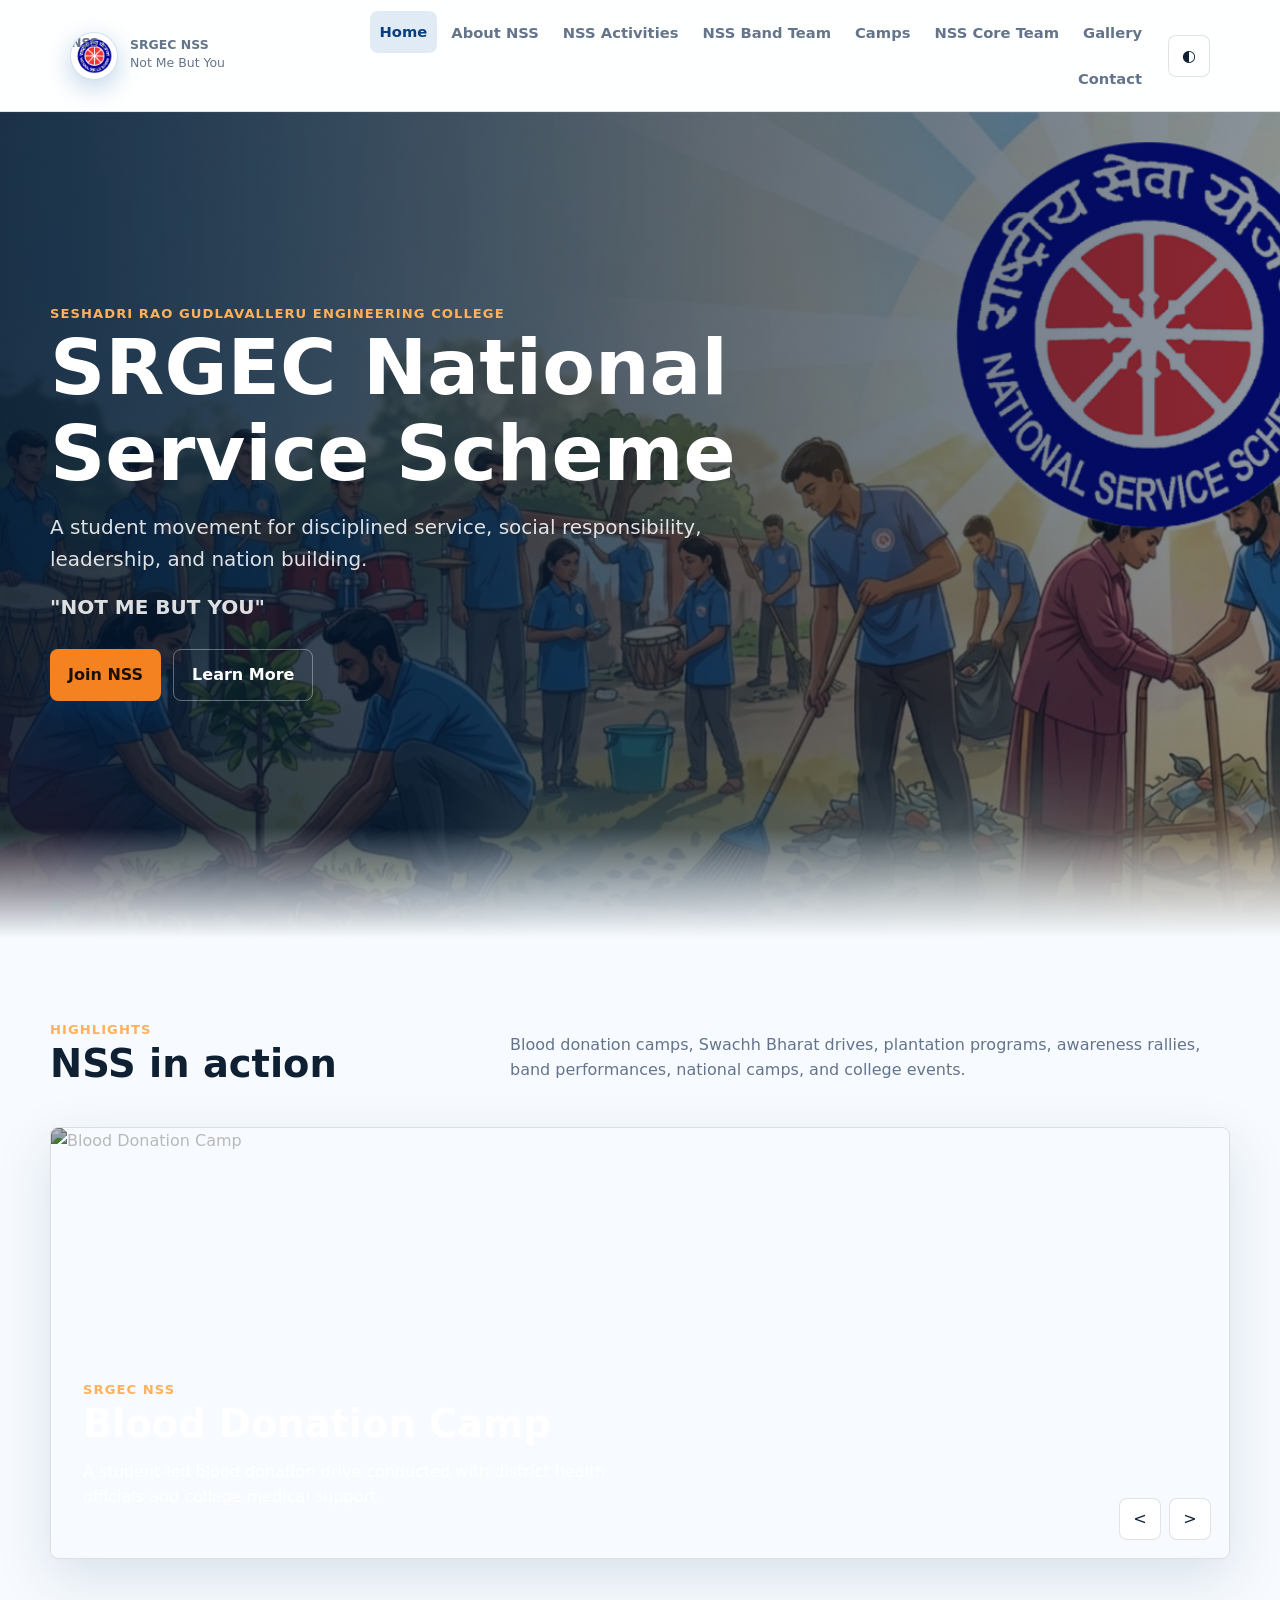
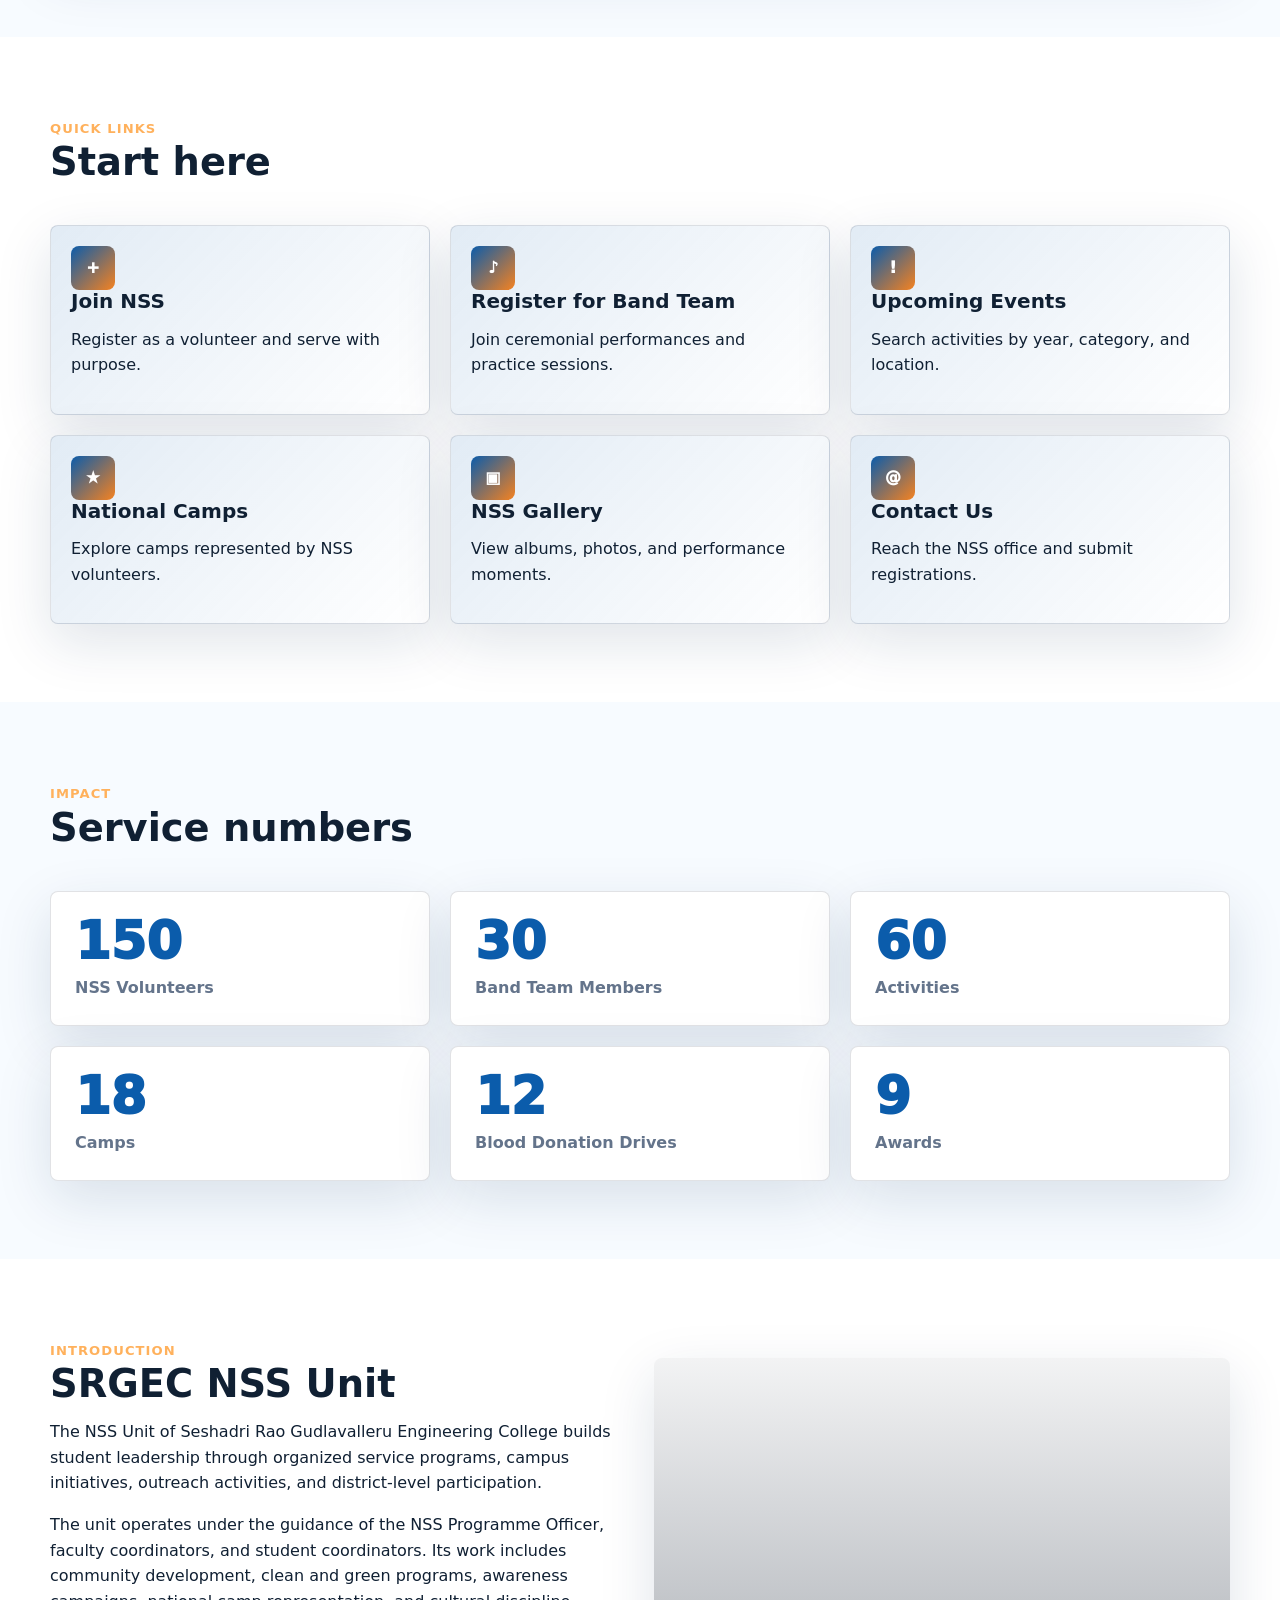
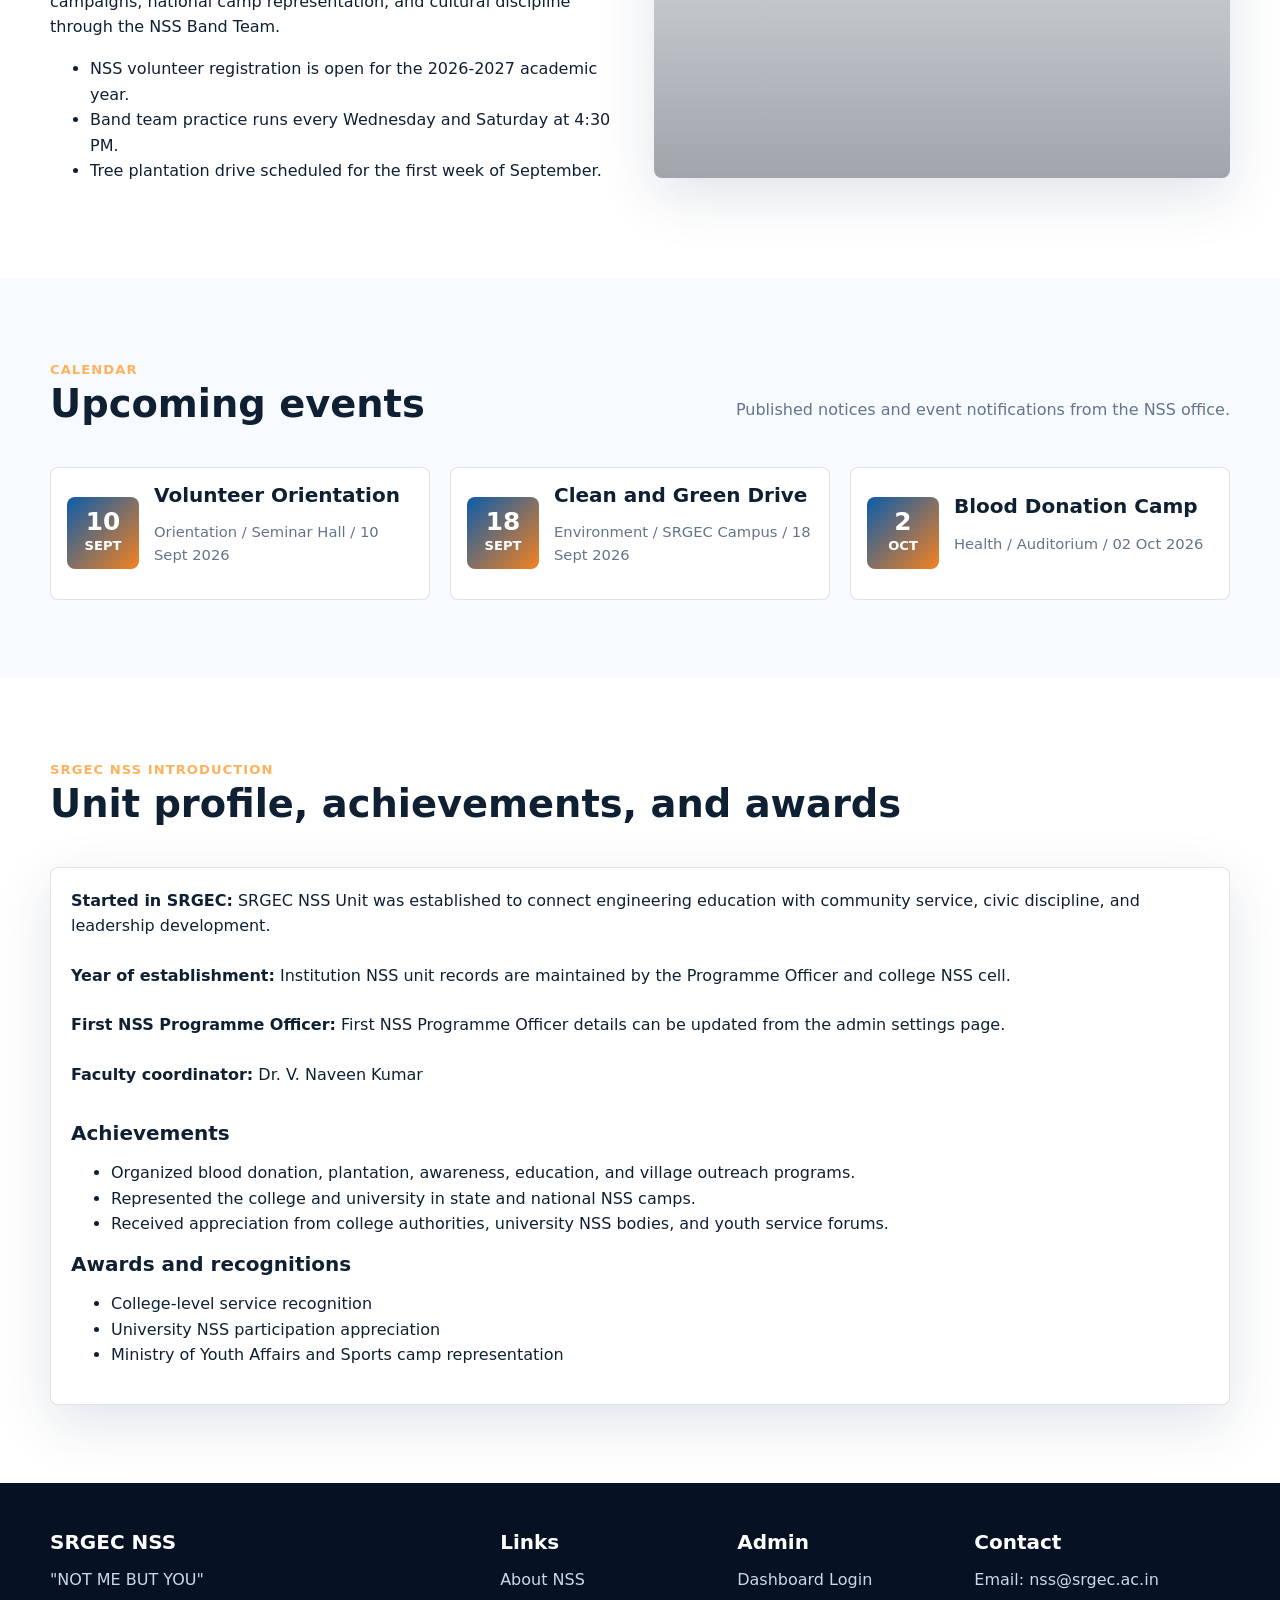
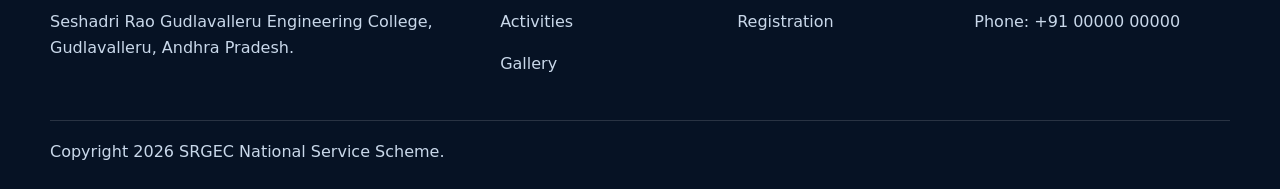
==== index.html @ e00bc68d "Initial commit" ====
<!doctype html>
<html lang="en">
<head>
  <meta charset="utf-8">
  <meta name="viewport" content="width=device-width, initial-scale=1">
  <meta name="description" content="Official website of SRGEC National Service Scheme Unit.">
  <title>SRGEC National Service Scheme (NSS)</title>
  <script>document.documentElement.classList.add("js");</script>
  <link rel="stylesheet" href="css/style.css">
  <link rel="stylesheet" href="css/home.css">
</head>
<body data-page="index.html">
  <a class="skip-link" href="#main">Skip to content</a>
  <div class="loader"><div class="loader-mark" aria-label="Loading"></div></div>
  <header class="site-header">
    <div class="nav-shell">
      <a class="brand" href="index.html"><span class="logo">NSS</span><span><strong>SRGEC NSS</strong><span>Not Me But You</span></span></a>
      <nav class="nav-links" data-nav aria-label="Main navigation"><a class="active" href="index.html">Home</a><a href="about.html">About NSS</a><a href="activities.html">NSS Activities</a><a href="band-team.html">NSS Band Team</a><a href="camps.html">Camps</a><a href="core-team.html">NSS Core Team</a><a href="gallery.html">Gallery</a><a href="contact.html">Contact</a></nav>
      <div class="nav-actions"><button class="icon-btn" data-theme-toggle aria-label="Toggle dark mode">&#9680;</button><button class="menu-toggle" data-menu-toggle aria-label="Open menu">&#9776;</button></div>
    </div>
  </header>
  <main id="main">
    <section class="hero">
      <div class="hero-inner">
        <span class="eyebrow">Seshadri Rao Gudlavalleru Engineering College</span>
        <h1>SRGEC National Service Scheme</h1>
        <p class="lead">A student movement for disciplined service, social responsibility, leadership, and nation building.</p>
        <p class="lead"><strong>"NOT ME BUT YOU"</strong></p>
        <div class="actions"><a class="btn orange" href="contact.html#join">Join NSS</a><a class="btn ghost" href="about.html">Learn More</a></div>
      </div>
    </section>
    <section class="section">
      <div class="container">
        <div class="section-head reveal"><div><span class="eyebrow">Highlights</span><h2>NSS in action</h2></div><p>Blood donation camps, Swachh Bharat drives, plantation programs, awareness rallies, band performances, national camps, and college events.</p></div>
        <div class="slider reveal" data-slider>
          <div class="slides">
            <article class="slide"><img src="https://images.unsplash.com/photo-1615461066841-6116e61058f4?auto=format&fit=crop&w=1200&q=80" alt="Blood Donation Camp"><div class="slide-content"><span class="eyebrow">SRGEC NSS</span><h2>Blood Donation Camp</h2><p>A student-led blood donation drive conducted with district health officials and college medical support.</p></div></article>
            <article class="slide"><img src="https://images.unsplash.com/photo-1618477461853-cf6ed80faba5?auto=format&fit=crop&w=1200&q=80" alt="Swachh Bharat Campus Drive"><div class="slide-content"><span class="eyebrow">SRGEC NSS</span><h2>Swachh Bharat Campus Drive</h2><p>Cleanliness awareness campaign and campus beautification activity inspired by Swachh Bharat Abhiyan.</p></div></article>
          </div>
          <div class="slider-controls"><button class="icon-btn" aria-label="Previous slide">&lt;</button><button class="icon-btn" aria-label="Next slide">&gt;</button></div>
        </div>
      </div>
    </section>
    <section class="section alt">
      <div class="container">
        <div class="section-head reveal"><div><span class="eyebrow">Quick Links</span><h2>Start here</h2></div></div>
        <div class="grid cols-3">
          <a class="card card-body quick-link reveal" href="contact.html#join"><span class="quick-icon">+</span><h3>Join NSS</h3><p>Register as a volunteer and serve with purpose.</p></a>
          <a class="card card-body quick-link reveal" href="band-team.html#join-band"><span class="quick-icon">&#9834;</span><h3>Register for Band Team</h3><p>Join ceremonial performances and practice sessions.</p></a>
          <a class="card card-body quick-link reveal" href="activities.html"><span class="quick-icon">!</span><h3>Upcoming Events</h3><p>Search activities by year, category, and location.</p></a>
          <a class="card card-body quick-link reveal" href="camps.html"><span class="quick-icon">&#9733;</span><h3>National Camps</h3><p>Explore camps represented by NSS volunteers.</p></a>
          <a class="card card-body quick-link reveal" href="gallery.html"><span class="quick-icon">&#9635;</span><h3>NSS Gallery</h3><p>View albums, photos, and performance moments.</p></a>
          <a class="card card-body quick-link reveal" href="contact.html"><span class="quick-icon">@</span><h3>Contact Us</h3><p>Reach the NSS office and submit registrations.</p></a>
        </div>
      </div>
    </section>
    <section class="section">
      <div class="container">
        <div class="section-head reveal"><div><span class="eyebrow">Impact</span><h2>Service numbers</h2></div></div>
        <div class="grid cols-3" data-stats>
          <article class="card stat-card reveal"><div class="stat-value">240</div><div class="stat-label">NSS Volunteers</div></article>
          <article class="card stat-card reveal"><div class="stat-value">36</div><div class="stat-label">Band Team Members</div></article>
          <article class="card stat-card reveal"><div class="stat-value">78</div><div class="stat-label">Activities</div></article>
          <article class="card stat-card reveal"><div class="stat-value">18</div><div class="stat-label">Camps</div></article>
          <article class="card stat-card reveal"><div class="stat-value">12</div><div class="stat-label">Blood Donation Drives</div></article>
          <article class="card stat-card reveal"><div class="stat-value">9</div><div class="stat-label">Awards</div></article>
        </div>
      </div>
    </section>
    <section class="section alt">
      <div class="container intro-panel">
        <div class="reveal">
          <span class="eyebrow">Introduction</span>
          <h2>SRGEC NSS Unit</h2>
          <p>The NSS Unit of Seshadri Rao Gudlavalleru Engineering College builds student leadership through organized service programs, campus initiatives, outreach activities, and district-level participation.</p>
          <p>The unit operates under the guidance of the NSS Programme Officer, faculty coordinators, and student coordinators. Its work includes community development, clean and green programs, awareness campaigns, national camp representation, and cultural discipline through the NSS Band Team.</p>
          <ul data-announcements><li>NSS volunteer registration is open for the 2026-2027 academic year.</li><li>Band team practice runs every Wednesday and Saturday at 4:30 PM.</li><li>Tree plantation drive scheduled for the first week of September.</li></ul>
        </div>
        <div class="intro-photo reveal" role="img" aria-label="Students in a university service event"></div>
      </div>
    </section>
    <section class="section">
      <div class="container">
        <div class="section-head reveal"><div><span class="eyebrow">Calendar</span><h2>Upcoming events</h2></div><p>Published notices and event notifications from the NSS office.</p></div>
        <div class="grid cols-3" data-events>
          <article class="calendar-item reveal"><div class="calendar-date"><strong>10</strong><span>Sep</span></div><div><h3>Volunteer Orientation</h3><p class="meta">Orientation / Seminar Hall / 10 Sep 2026</p></div></article>
          <article class="calendar-item reveal"><div class="calendar-date"><strong>18</strong><span>Sep</span></div><div><h3>Clean and Green Drive</h3><p class="meta">Environment / SRGEC Campus / 18 Sep 2026</p></div></article>
          <article class="calendar-item reveal"><div class="calendar-date"><strong>2</strong><span>Oct</span></div><div><h3>Blood Donation Camp</h3><p class="meta">Health / Auditorium / 02 Oct 2026</p></div></article>
        </div>
      </div>
    </section>
    <section class="section alt">
      <div class="container">
        <div class="section-head reveal"><div><span class="eyebrow">SRGEC NSS Introduction</span><h2>Unit profile, achievements, and awards</h2></div></div>
        <article class="card card-body reveal" data-home-info>
          <div class="info-list">
            <p><strong>Started in SRGEC:</strong> SRGEC NSS Unit was established to connect engineering education with community service, civic discipline, and leadership development.</p>
            <p><strong>Year of establishment:</strong> Institution NSS unit records are maintained by the Programme Officer and college NSS cell.</p>
            <p><strong>First NSS Programme Officer:</strong> First NSS Programme Officer details can be updated from the admin settings page.</p>
            <p><strong>Faculty coordinator:</strong> Dr. V. Naveen Kumar</p>
          </div>
          <h3>Achievements</h3>
          <ul><li>Organized blood donation, plantation, awareness, education, and village outreach programs.</li><li>Represented the college and university in state and national NSS camps.</li><li>Received appreciation from college authorities, university NSS bodies, and youth service forums.</li></ul>
          <h3>Awards and recognitions</h3>
          <ul><li>College-level service recognition</li><li>University NSS participation appreciation</li><li>Ministry of Youth Affairs and Sports camp representation</li></ul>
        </article>
      </div>
    </section>
  </main>
  <footer class="site-footer">
    <div class="footer-grid">
      <div><h3>SRGEC NSS</h3><p>"NOT ME BUT YOU"</p><p>Seshadri Rao Gudlavalleru Engineering College, Gudlavalleru, Andhra Pradesh.</p></div>
      <div><h3>Links</h3><p><a href="about.html">About NSS</a></p><p><a href="activities.html">Activities</a></p><p><a href="gallery.html">Gallery</a></p></div>
      <div><h3>Admin</h3><p><a href="admin/login.html">Dashboard Login</a></p><p><a href="contact.html#join">Registration</a></p></div>
      <div><h3>Contact</h3><p>Email: nss@srgec.ac.in</p><p>Phone: +91 00000 00000</p></div>
    </div>
    <div class="footer-bottom">Copyright <span data-year>2026</span> SRGEC National Service Scheme.</div>
  </footer>
  <a class="btn back-top" data-back-top href="#">&uarr;</a>
  <div class="modal" data-modal></div>
  <script src="js/script.js"></script>
  <script src="js/slider.js"></script>
</body>
</html>
---- css/style.css ----
:root {
  color-scheme: light;
  --bg: #f7fbff;
  --surface: #ffffff;
  --surface-2: #edf6ff;
  --text: #102033;
  --muted: #64748b;
  --blue: #0b5cab;
  --blue-2: #083f7d;
  --orange: #f58220;
  --orange-2: #ffb15c;
  --line: rgba(15, 23, 42, .12);
  --shadow: 0 18px 55px rgba(15, 44, 87, .13);
  --radius: 8px;
  --max: 1180px;
}

[data-theme="dark"] {
  color-scheme: dark;
  --bg: #08111f;
  --surface: #101d2e;
  --surface-2: #132a45;
  --text: #f4f8ff;
  --muted: #adc0d6;
  --blue: #65b5ff;
  --blue-2: #9bd0ff;
  --orange: #ff9b3d;
  --orange-2: #ffd29d;
  --line: rgba(255, 255, 255, .14);
  --shadow: 0 18px 55px rgba(0, 0, 0, .35);
}

* { box-sizing: border-box; }
html { scroll-behavior: smooth; }
body {
  margin: 0;
  font-family: Inter, ui-sans-serif, system-ui, -apple-system, BlinkMacSystemFont, "Segoe UI", Arial, sans-serif;
  background: var(--bg);
  color: var(--text);
  line-height: 1.6;
}

a { color: inherit; text-decoration: none; }
img { display: block; max-width: 100%; }
button, input, select, textarea { font: inherit; }

.skip-link {
  position: fixed;
  left: 16px;
  top: -60px;
  z-index: 999;
  background: var(--orange);
  color: #111;
  padding: 10px 14px;
  border-radius: var(--radius);
}
.skip-link:focus { top: 16px; }

.loader {
  position: fixed;
  inset: 0;
  z-index: 1000;
  display: grid;
  place-items: center;
  background: var(--surface);
  transition: opacity .45s ease, visibility .45s ease;
  animation: loaderFallback .01s linear 4s forwards;
}
.loader.is-hidden { opacity: 0; visibility: hidden; }
.loader-mark {
  width: 76px;
  height: 76px;
  border-radius: 50%;
  border: 5px solid var(--surface-2);
  border-top-color: var(--orange);
  border-right-color: var(--blue);
  animation: spin 1s linear infinite;
}

.site-header {
  position: sticky;
  top: 0;
  z-index: 100;
  border-bottom: 1px solid var(--line);
  background: color-mix(in srgb, var(--surface) 88%, transparent);
  backdrop-filter: blur(18px);
}
.nav-shell {
  max-width: var(--max);
  margin: auto;
  padding: 12px 20px;
  display: flex;
  align-items: center;
  justify-content: space-between;
  gap: 16px;
}
.brand {
  display: flex;
  align-items: center;
  gap: 12px;
  min-width: 230px;
}
.logo {
  width: 48px;
  height: 48px;
  display: grid;
  place-items: center;
  border-radius: 50%;
  color: transparent;
  font-weight: 900;
  letter-spacing: 0;
  background:
    #ffffff
    url("../images/nss_logo.png")
    center / 82%
    no-repeat;
  box-shadow: 0 8px 24px rgba(11, 92, 171, .25);
  overflow: hidden;
  border: 1px solid color-mix(in srgb, var(--blue) 18%, transparent);
}
.brand strong { display: block; line-height: 1.15; }
.brand span { display: block; color: var(--muted); font-size: .78rem; }
.nav-links {
  display: flex;
  align-items: center;
  justify-content: flex-end;
  gap: 4px;
  flex-wrap: wrap;
}
.nav-links a {
  padding: 9px 10px;
  border-radius: var(--radius);
  color: var(--muted);
  font-weight: 700;
  font-size: .92rem;
  transition: color .2s ease, background .2s ease, transform .2s ease;
}
.nav-links a:hover, .nav-links a.active {
  color: var(--blue-2);
  background: color-mix(in srgb, var(--blue) 12%, transparent);
  transform: translateY(-1px);
}
.nav-actions { display: flex; align-items: center; gap: 8px; }
.icon-btn, .menu-toggle {
  width: 42px;
  height: 42px;
  border: 1px solid var(--line);
  border-radius: var(--radius);
  background: var(--surface);
  color: var(--text);
  cursor: pointer;
  display: grid;
  place-items: center;
  transition: transform .2s ease, border-color .2s ease;
}
.icon-btn:hover, .menu-toggle:hover { transform: translateY(-1px); border-color: var(--blue); }
.menu-toggle { display: none; }

.hero {
  min-height: calc(100vh - 74px);
  display: grid;
  align-items: center;
  position: relative;
  overflow: hidden;
  background:
    linear-gradient(90deg, rgba(5, 22, 44, .86), rgba(5, 22, 44, .45)),
    url("../images/nss_hero.png") center/cover;
  color: white;
}
.hero::after {
  content: "";
  position: absolute;
  inset: auto 0 0;
  height: 110px;
  background: linear-gradient(transparent, var(--bg));
}
.hero-inner {
  width: min(var(--max), calc(100% - 40px));
  margin: auto;
  position: relative;
  z-index: 1;
  padding: 80px 0 130px;
}
.eyebrow {
  color: var(--orange-2);
  font-weight: 900;
  text-transform: uppercase;
  letter-spacing: .08em;
  font-size: .82rem;
}
h1, h2, h3 { line-height: 1.12; margin: 0 0 14px; letter-spacing: 0; }
h1 { font-size: clamp(2.35rem, 6vw, 5.7rem); max-width: 900px; }
h2 { font-size: clamp(1.7rem, 3vw, 2.65rem); }
h3 { font-size: 1.25rem; }
p { margin: 0 0 16px; }
.lead { max-width: 760px; color: color-mix(in srgb, white 86%, transparent); font-size: clamp(1rem, 2vw, 1.25rem); }
.actions { display: flex; flex-wrap: wrap; gap: 12px; margin-top: 26px; }
.btn {
  border: 0;
  border-radius: var(--radius);
  padding: 12px 18px;
  font-weight: 900;
  cursor: pointer;
  display: inline-flex;
  align-items: center;
  gap: 9px;
  background: var(--blue);
  color: white;
  box-shadow: 0 12px 28px rgba(11, 92, 171, .22);
  transition: transform .2s ease, box-shadow .2s ease, background .2s ease;
}
.btn:hover { transform: translateY(-2px); box-shadow: 0 16px 34px rgba(11, 92, 171, .28); }
.btn.orange { background: var(--orange); color: #1b1004; }
.btn.ghost { background: transparent; color: inherit; border: 1px solid color-mix(in srgb, currentColor 35%, transparent); box-shadow: none; }

.section { padding: 78px 20px; }
.section.alt { background: var(--surface); }
.container { max-width: var(--max); margin: auto; }
.section-head {
  display: flex;
  align-items: end;
  justify-content: space-between;
  gap: 24px;
  margin-bottom: 28px;
}
.section-head p { max-width: 720px; color: var(--muted); }
.grid { display: grid; gap: 20px; }
.grid.cols-2 { grid-template-columns: repeat(2, minmax(0, 1fr)); }
.grid.cols-3 { grid-template-columns: repeat(3, minmax(0, 1fr)); }
.grid.cols-4 { grid-template-columns: repeat(4, minmax(0, 1fr)); }

.card {
  border: 1px solid var(--line);
  border-radius: var(--radius);
  background: var(--surface);
  box-shadow: var(--shadow);
  overflow: hidden;
  transition: transform .25s ease, border-color .25s ease;
}
.card:hover { transform: translateY(-4px); border-color: color-mix(in srgb, var(--blue) 45%, var(--line)); }
.card-body { padding: 20px; }
.media {
  aspect-ratio: 16 / 10;
  width: 100%;
  object-fit: cover;
  background: var(--surface-2);
}
.pill-row { display: flex; gap: 8px; flex-wrap: wrap; margin: 12px 0; }
.pill {
  display: inline-flex;
  align-items: center;
  padding: 5px 10px;
  border-radius: 999px;
  background: color-mix(in srgb, var(--orange) 14%, transparent);
  color: var(--orange);
  border: 1px solid color-mix(in srgb, var(--orange) 25%, transparent);
  font-weight: 800;
  font-size: .78rem;
}
.meta { color: var(--muted); font-size: .92rem; }
.info-list {
  display: grid;
  gap: 8px;
  margin-bottom: 18px;
}
.feature-list {
  margin: 0;
  padding-left: 20px;
  color: var(--muted);
}
.icon-card {
  min-height: 160px;
  display: grid;
  align-content: start;
  gap: 12px;
}
.icon-mark {
  width: 46px;
  height: 46px;
  border-radius: var(--radius);
  display: grid;
  place-items: center;
  background: linear-gradient(135deg, var(--blue), var(--orange));
  color: white;
  font-weight: 950;
}

.slider { position: relative; overflow: hidden; border-radius: var(--radius); border: 1px solid var(--line); box-shadow: var(--shadow); }
.slides { display: flex; transition: transform .65s ease; }
.slide { min-width: 100%; position: relative; min-height: 430px; display: grid; align-items: end; color: white; overflow: hidden; }
.slide img { position: absolute; inset: 0; width: 100%; height: 100%; object-fit: cover; filter: brightness(.72); }
.slide-content { position: relative; z-index: 1; padding: 32px; max-width: 640px; }
.slider-controls { position: absolute; right: 18px; bottom: 18px; display: flex; gap: 8px; z-index: 3; }

.stat-card { padding: 24px; }
.stat-value { font-size: clamp(2rem, 4vw, 3.3rem); line-height: 1; color: var(--blue); font-weight: 950; }
.stat-label { color: var(--muted); font-weight: 800; margin-top: 8px; }

.timeline { position: relative; display: grid; gap: 18px; }
.timeline::before { content: ""; position: absolute; left: 16px; top: 5px; bottom: 5px; width: 3px; background: linear-gradient(var(--blue), var(--orange)); }
.timeline-item { position: relative; padding: 18px 18px 18px 52px; background: var(--surface); border: 1px solid var(--line); border-radius: var(--radius); }
.timeline-item::before { content: ""; position: absolute; left: 8px; top: 23px; width: 18px; height: 18px; border-radius: 50%; background: var(--orange); box-shadow: 0 0 0 5px color-mix(in srgb, var(--orange) 18%, transparent); }

.filters { display: flex; gap: 12px; flex-wrap: wrap; margin-bottom: 22px; }
.input {
  min-height: 44px;
  border-radius: var(--radius);
  border: 1px solid var(--line);
  background: var(--surface);
  color: var(--text);
  padding: 10px 12px;
}
.input:focus { outline: 3px solid color-mix(in srgb, var(--blue) 20%, transparent); border-color: var(--blue); }

.modal {
  position: fixed;
  inset: 0;
  z-index: 300;
  display: none;
  place-items: center;
  padding: 20px;
  background: rgba(3, 9, 18, .65);
}
.modal.open { display: grid; }
.modal-panel {
  width: min(760px, 100%);
  max-height: 90vh;
  overflow: auto;
  background: var(--surface);
  color: var(--text);
  border-radius: var(--radius);
  box-shadow: var(--shadow);
}
.modal-panel .icon-btn { float: right; margin: 12px; }

.org-chart {
  display: grid;
  justify-items: center;
  gap: 12px;
  text-align: center;
}
.org-node { width: min(360px, 100%); padding: 15px; background: var(--surface); border: 1px solid var(--line); border-radius: var(--radius); font-weight: 900; }
.org-arrow { color: var(--orange); font-weight: 900; }
.instrument {
  display: inline-flex;
  min-height: 42px;
  align-items: center;
  justify-content: center;
  border: 1px solid var(--line);
  border-radius: var(--radius);
  padding: 10px 13px;
  background: var(--surface);
  font-weight: 900;
}
.media-grid {
  display: grid;
  grid-template-columns: repeat(3, minmax(0, 1fr));
  gap: 14px;
}
.calendar-item {
  display: grid;
  grid-template-columns: 72px 1fr;
  gap: 15px;
  align-items: center;
  padding: 16px;
  border: 1px solid var(--line);
  border-radius: var(--radius);
  background: var(--surface);
}
.calendar-date {
  aspect-ratio: 1;
  border-radius: var(--radius);
  display: grid;
  place-items: center;
  align-content: center;
  background: linear-gradient(135deg, var(--blue), var(--orange));
  color: white;
}
.calendar-date strong {
  font-size: 1.55rem;
  line-height: 1;
}
.calendar-date span {
  font-size: .82rem;
  font-weight: 900;
  text-transform: uppercase;
}
.gallery-item {
  width: 100%;
  padding: 0;
  border: 1px solid var(--line);
  text-align: left;
  color: var(--text);
  cursor: pointer;
}

.site-footer {
  background: #061224;
  color: white;
  padding: 48px 20px 24px;
}
.footer-grid { max-width: var(--max); margin: auto; display: grid; grid-template-columns: 2fr 1fr 1fr 1.2fr; gap: 24px; }
.site-footer a, .site-footer p { color: #c9d8ea; }
.footer-bottom { max-width: var(--max); margin: 28px auto 0; padding-top: 18px; border-top: 1px solid rgba(255,255,255,.14); color: #c9d8ea; }
.back-top { position: fixed; right: 18px; bottom: 18px; z-index: 80; opacity: 0; pointer-events: none; }
.back-top.show { opacity: 1; pointer-events: auto; }

.reveal { opacity: 1; transform: none; }
.js .reveal { opacity: 0; transform: translateY(22px); transition: opacity .65s ease, transform .65s ease; }
.js .reveal.in { opacity: 1; transform: none; }

@keyframes spin { to { transform: rotate(360deg); } }
@keyframes loaderFallback { to { opacity: 0; visibility: hidden; } }

@media (max-width: 980px) {
  .menu-toggle { display: grid; }
  .nav-links {
    position: fixed;
    left: 16px;
    right: 16px;
    top: 78px;
    display: none;
    padding: 14px;
    border: 1px solid var(--line);
    border-radius: var(--radius);
    background: var(--surface);
    box-shadow: var(--shadow);
  }
  .nav-links.open { display: grid; }
  .nav-links a { color: var(--text); }
  .grid.cols-4 { grid-template-columns: repeat(2, minmax(0, 1fr)); }
  .grid.cols-3 { grid-template-columns: repeat(2, minmax(0, 1fr)); }
  .footer-grid { grid-template-columns: 1fr 1fr; }
}

@media (max-width: 680px) {
  .brand { min-width: auto; }
  .brand span { display: none; }
  .hero { min-height: 88vh; }
  .section { padding: 54px 16px; }
  .section-head { display: block; }
  .grid.cols-2, .grid.cols-3, .grid.cols-4 { grid-template-columns: 1fr; }
  .slide { min-height: 360px; }
  .slide-content { padding: 22px; }
  .footer-grid { grid-template-columns: 1fr; }
  .media-grid { grid-template-columns: 1fr; }
  .calendar-item { grid-template-columns: 58px 1fr; }
}
---- css/home.css ----
.quick-link {
  min-height: 150px;
  display: flex;
  flex-direction: column;
  justify-content: space-between;
  background:
    linear-gradient(135deg, color-mix(in srgb, var(--blue) 12%, transparent), transparent),
    var(--surface);
}
.quick-icon {
  width: 44px;
  height: 44px;
  border-radius: var(--radius);
  display: grid;
  place-items: center;
  color: white;
  background: linear-gradient(135deg, var(--blue), var(--orange));
  font-weight: 950;
}
.intro-panel {
  display: grid;
  grid-template-columns: 1fr 1fr;
  gap: 28px;
  align-items: center;
}
.intro-photo {
  min-height: 420px;
  border-radius: var(--radius);
  background:
    linear-gradient(180deg, rgba(6, 18, 36, .05), rgba(6, 18, 36, .38)),
    url("https://images.unsplash.com/photo-1556761175-b413da4baf72?auto=format&fit=crop&w=1200&q=80") center/cover;
  box-shadow: var(--shadow);
}
@media (max-width: 780px) {
  .intro-panel { grid-template-columns: 1fr; }
  .intro-photo { min-height: 280px; }
}
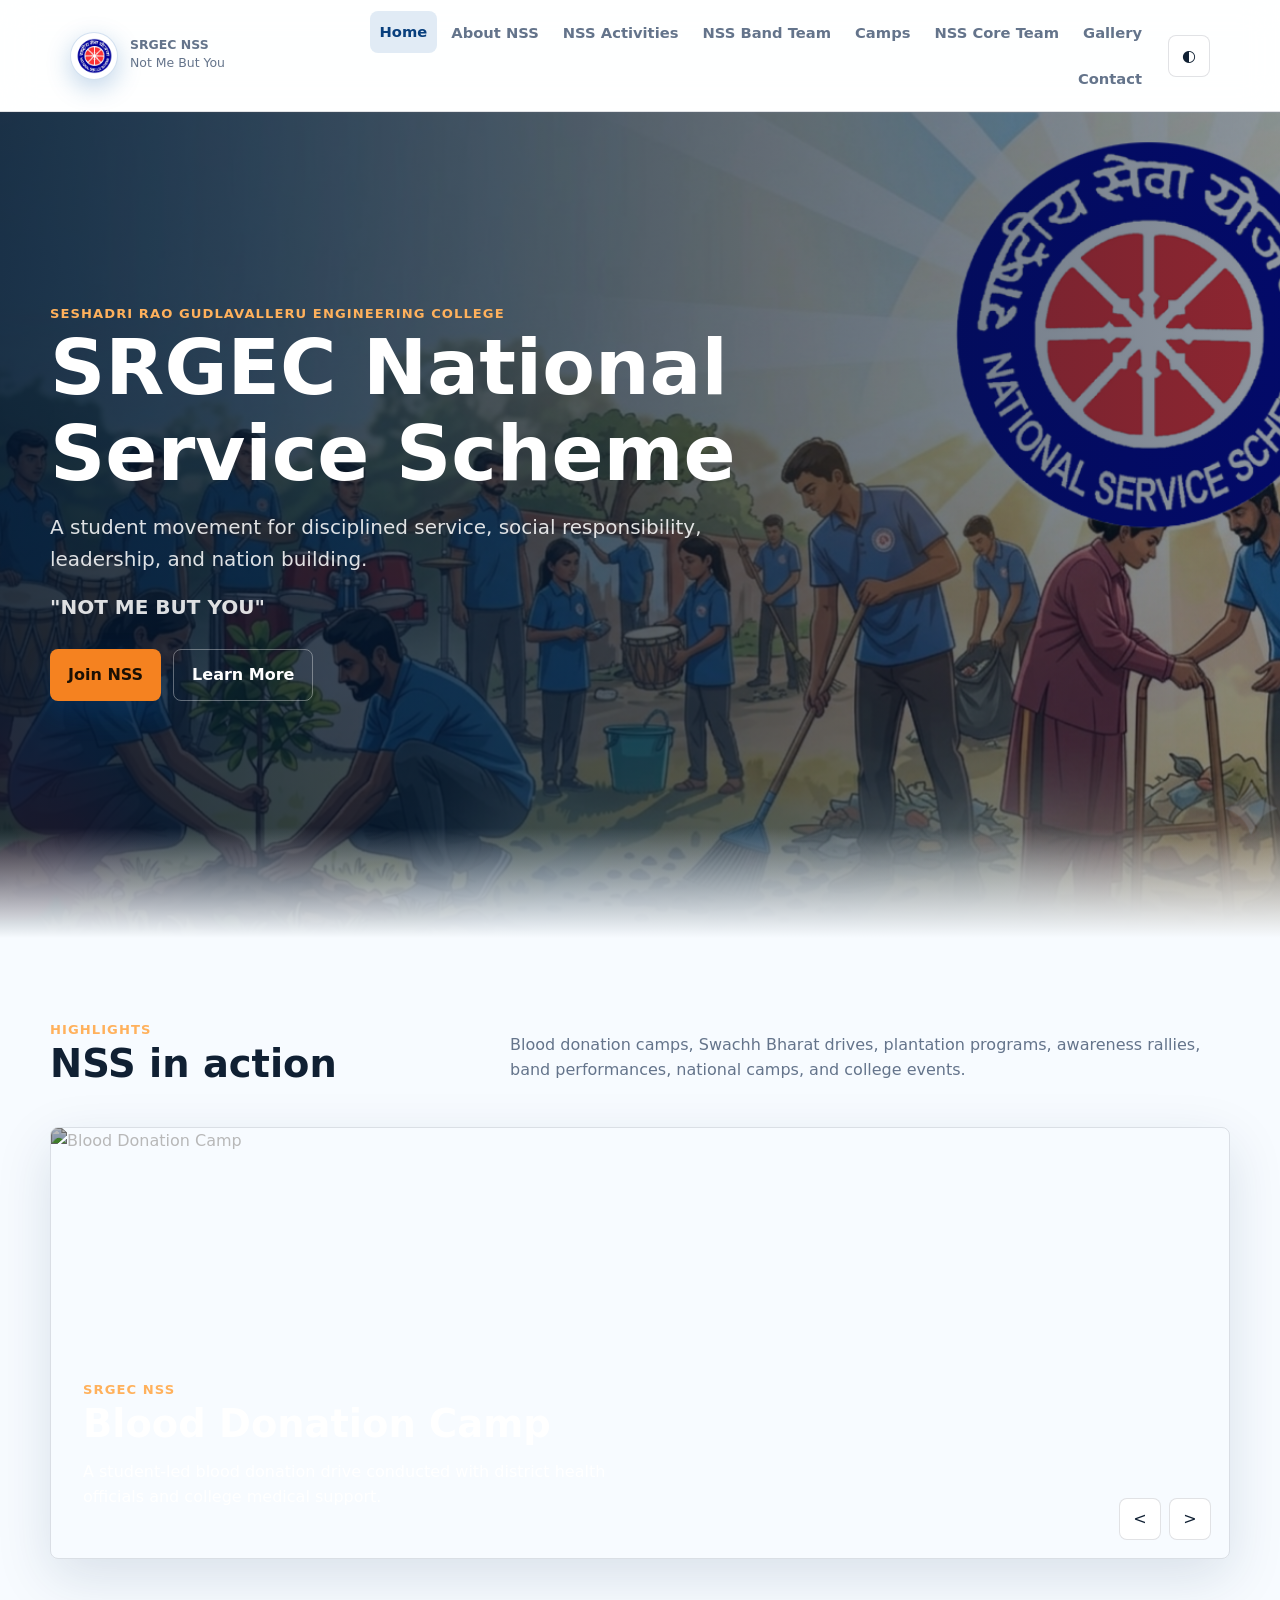
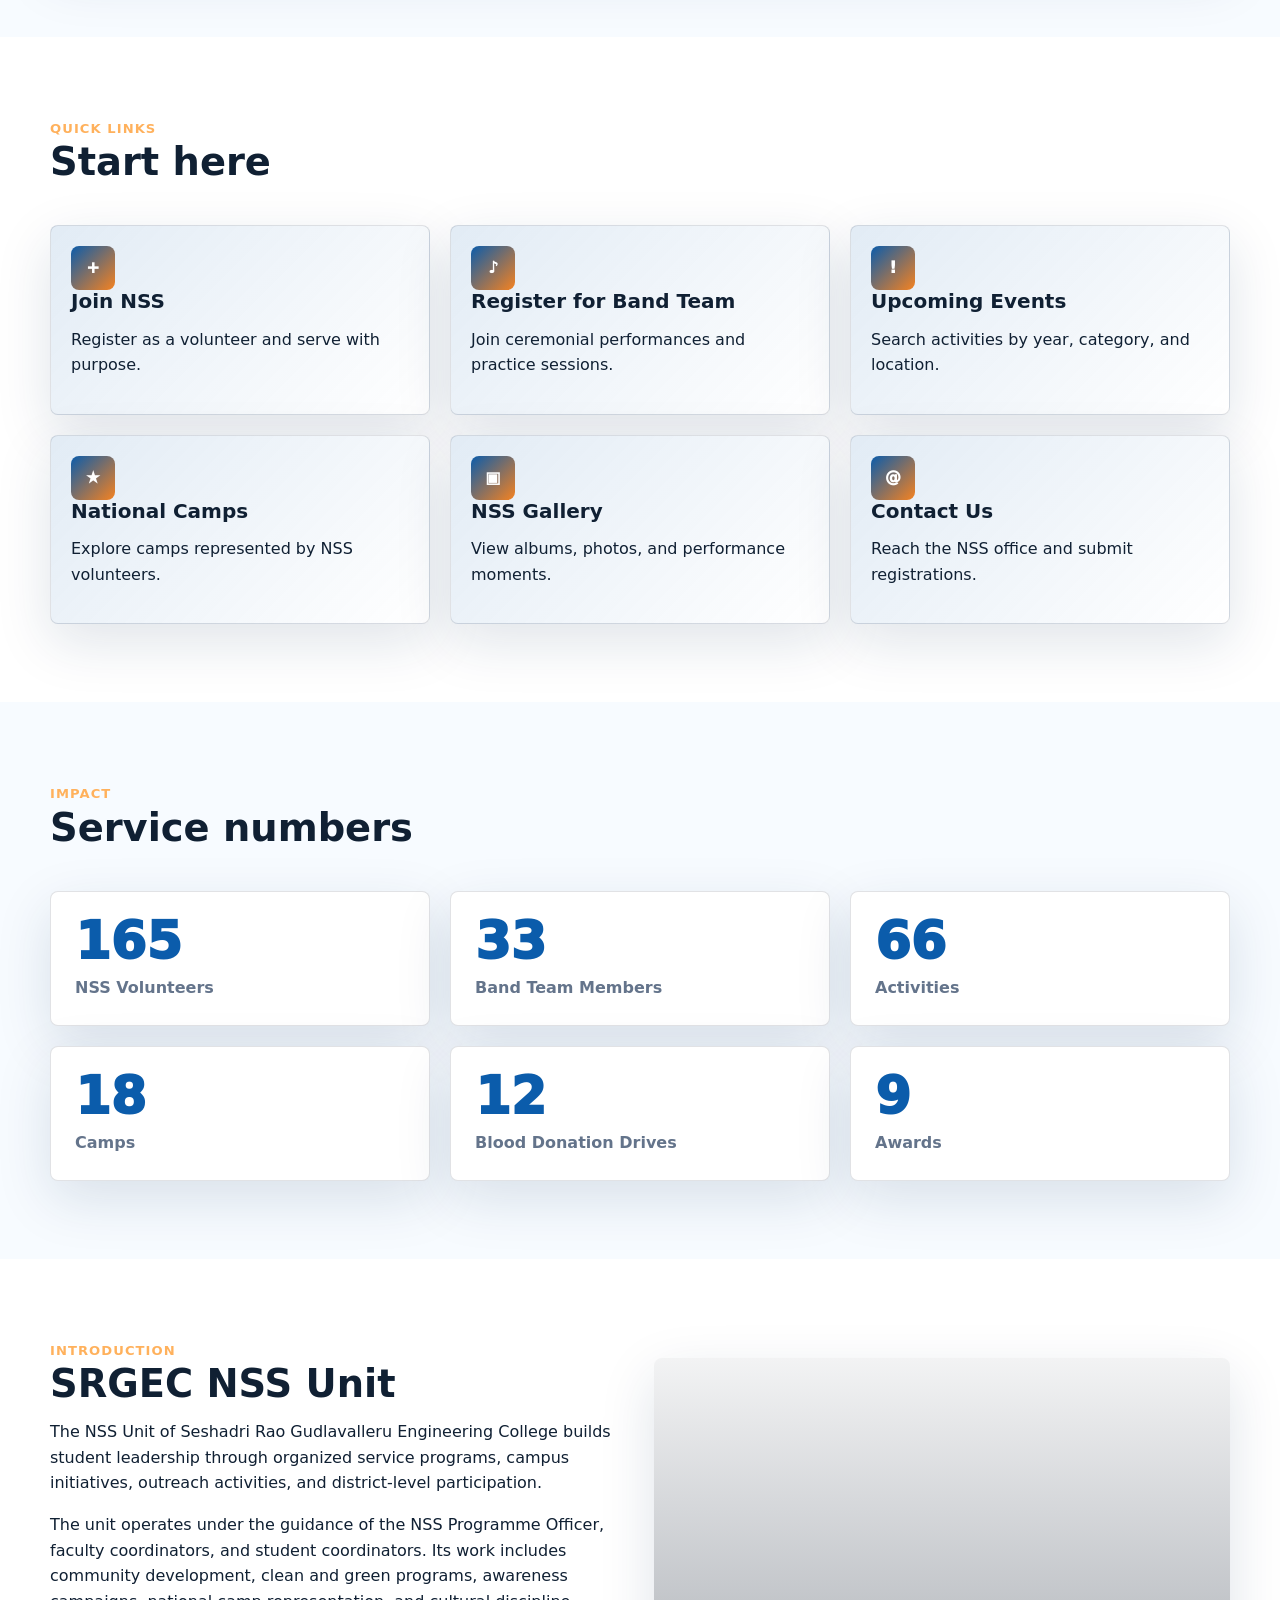
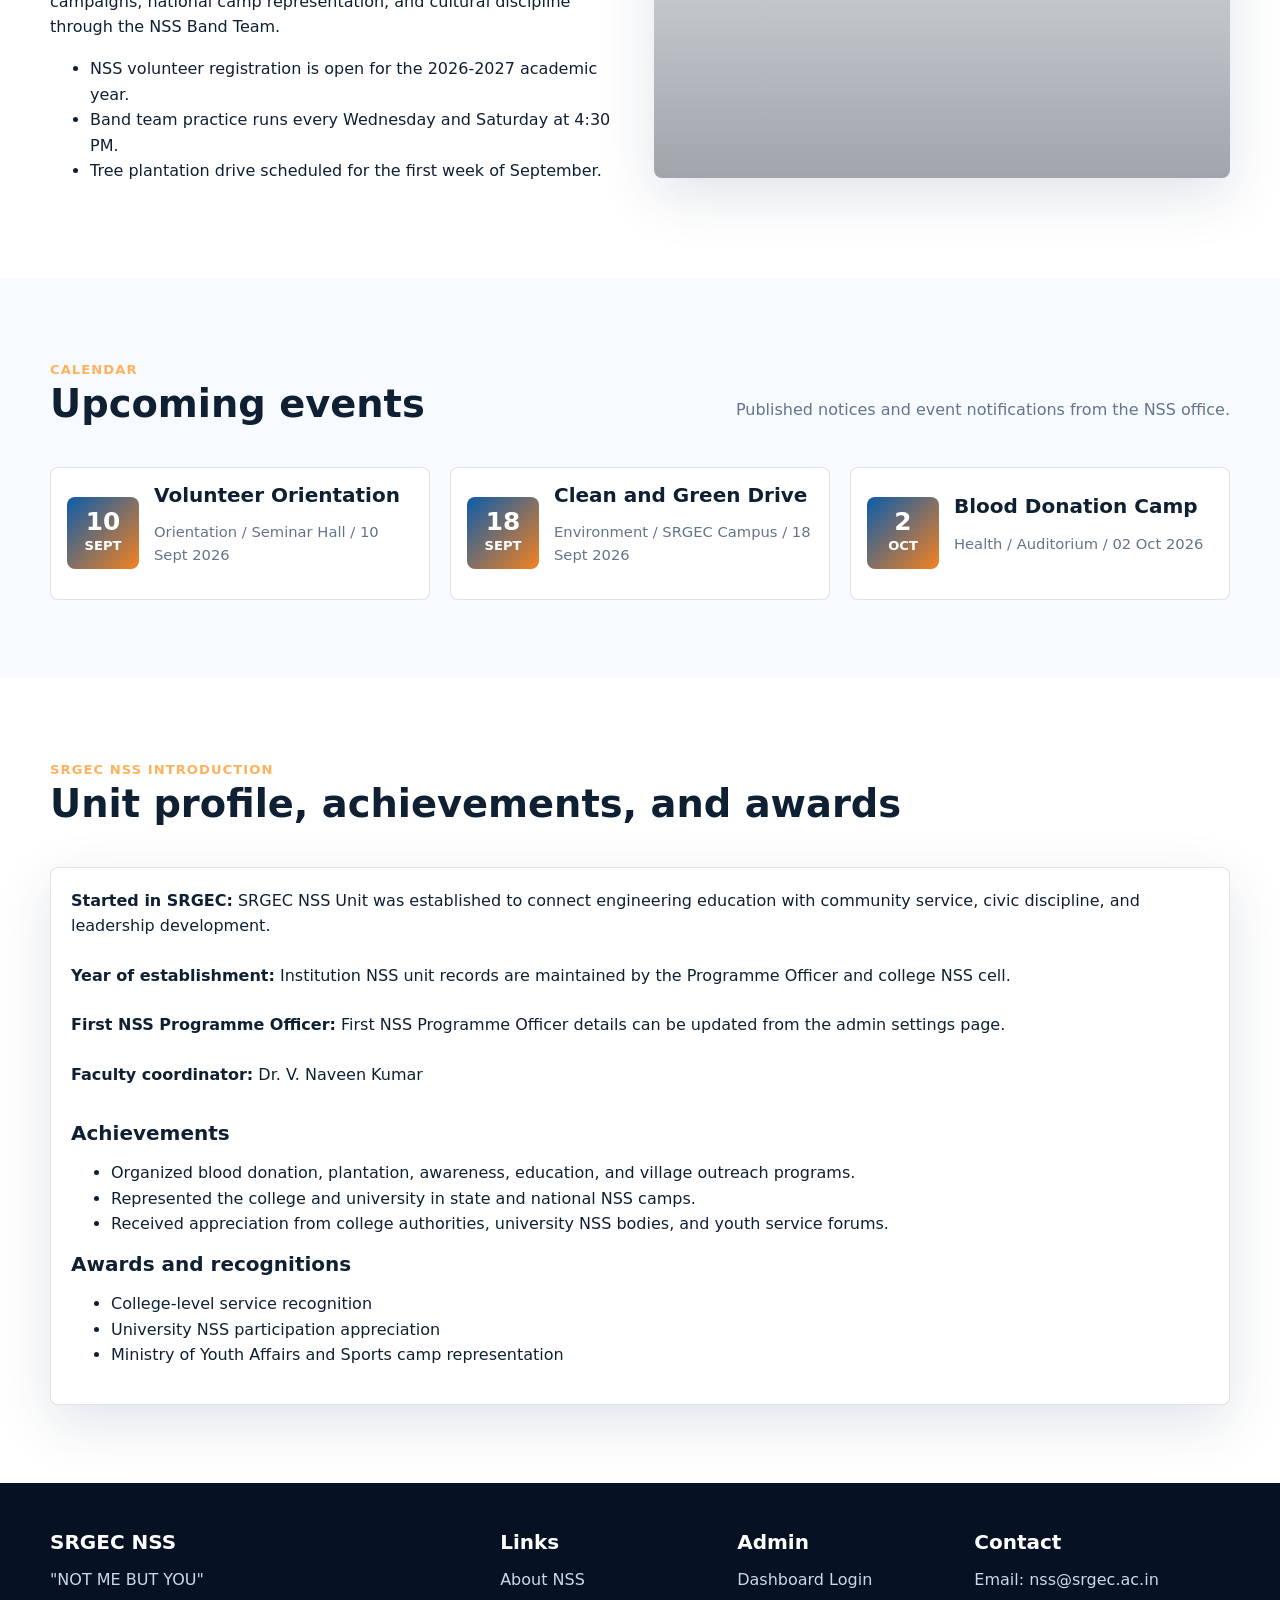
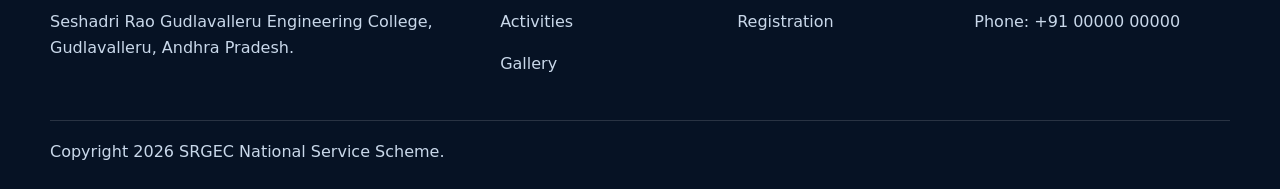
==== commit 6ab57517: "Updated logo" ====
--- a/index.html
+++ b/index.html
@@ -14,7 +14,7 @@
   <div class="loader"><div class="loader-mark" aria-label="Loading"></div></div>
   <header class="site-header">
     <div class="nav-shell">
-      <a class="brand" href="index.html"><span class="logo">NSS</span><span><strong>SRGEC NSS</strong><span>Not Me But You</span></span></a>
+      <a class="brand" href="index.html"><span class="logo"></span><span><strong>SRGEC NSS</strong><span>Not Me But You</span></span></a>
       <nav class="nav-links" data-nav aria-label="Main navigation"><a class="active" href="index.html">Home</a><a href="about.html">About NSS</a><a href="activities.html">NSS Activities</a><a href="band-team.html">NSS Band Team</a><a href="camps.html">Camps</a><a href="core-team.html">NSS Core Team</a><a href="gallery.html">Gallery</a><a href="contact.html">Contact</a></nav>
       <div class="nav-actions"><button class="icon-btn" data-theme-toggle aria-label="Toggle dark mode">&#9680;</button><button class="menu-toggle" data-menu-toggle aria-label="Open menu">&#9776;</button></div>
     </div>
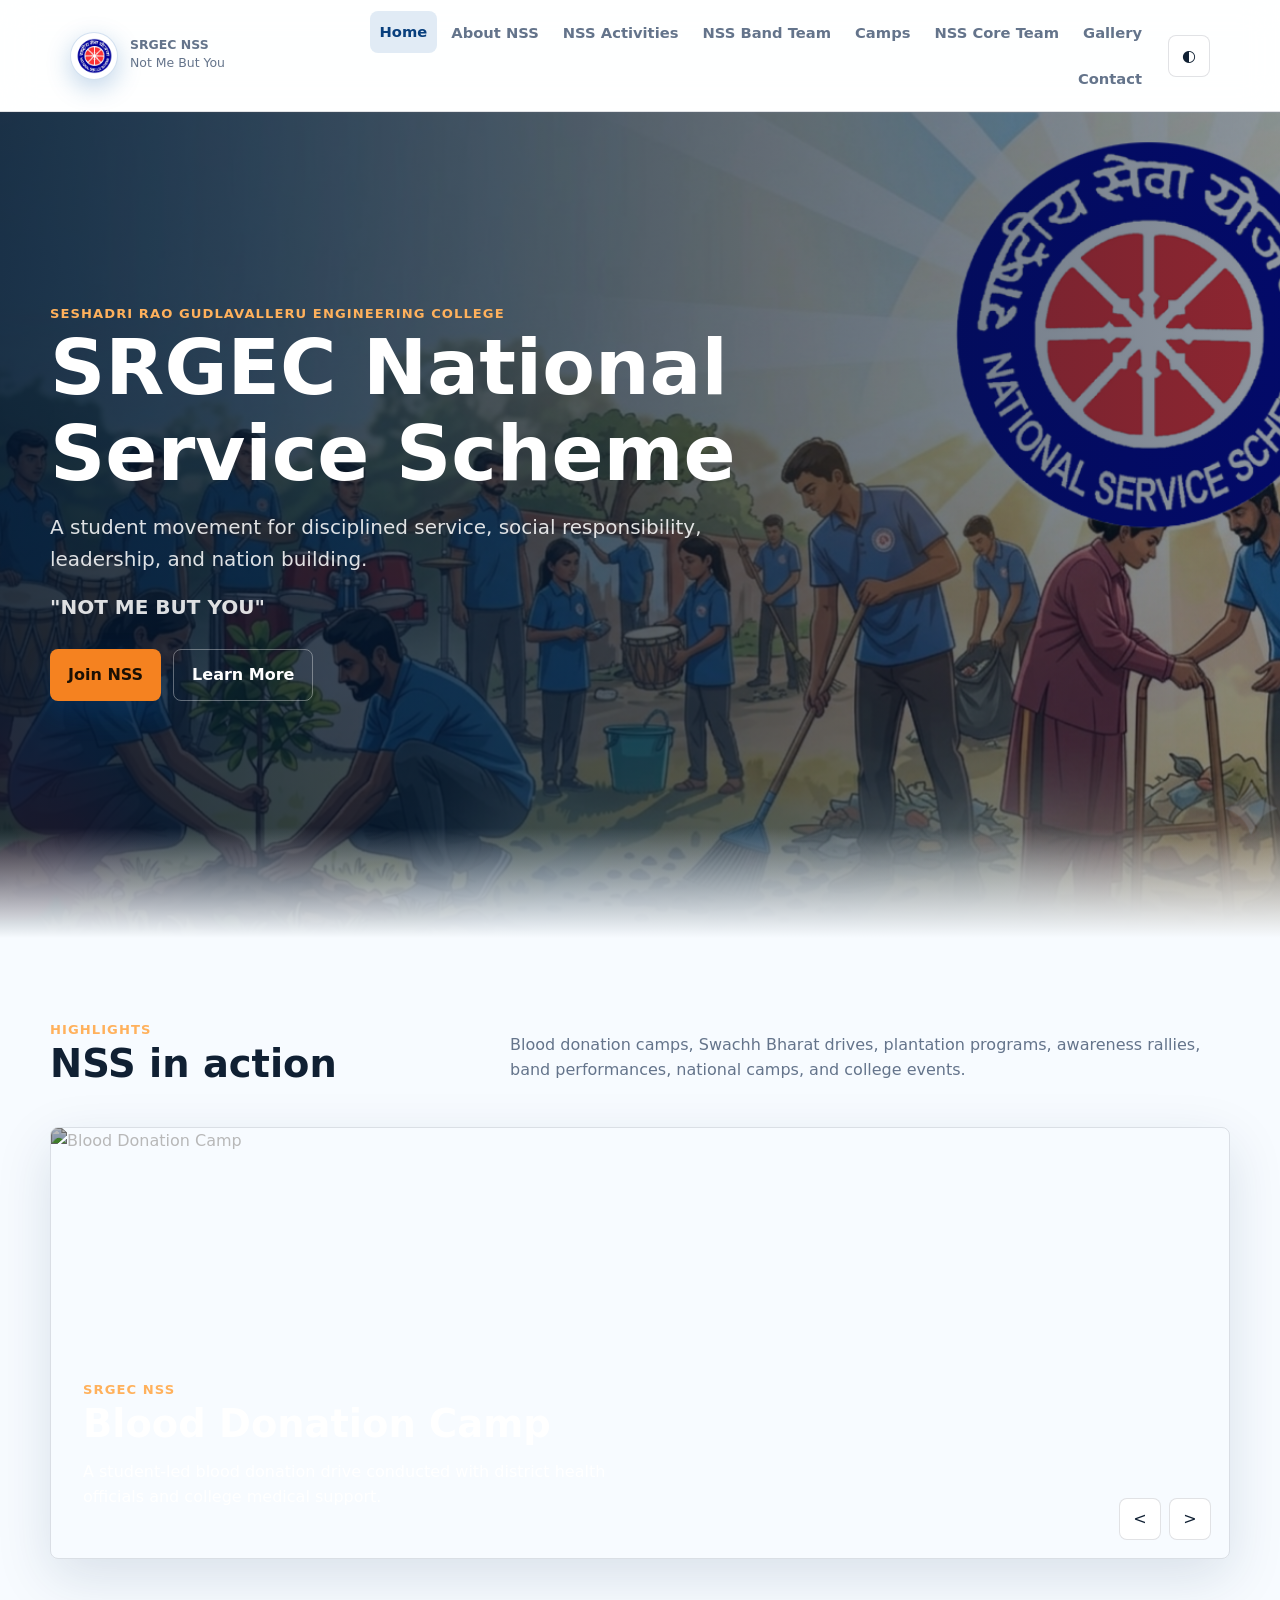
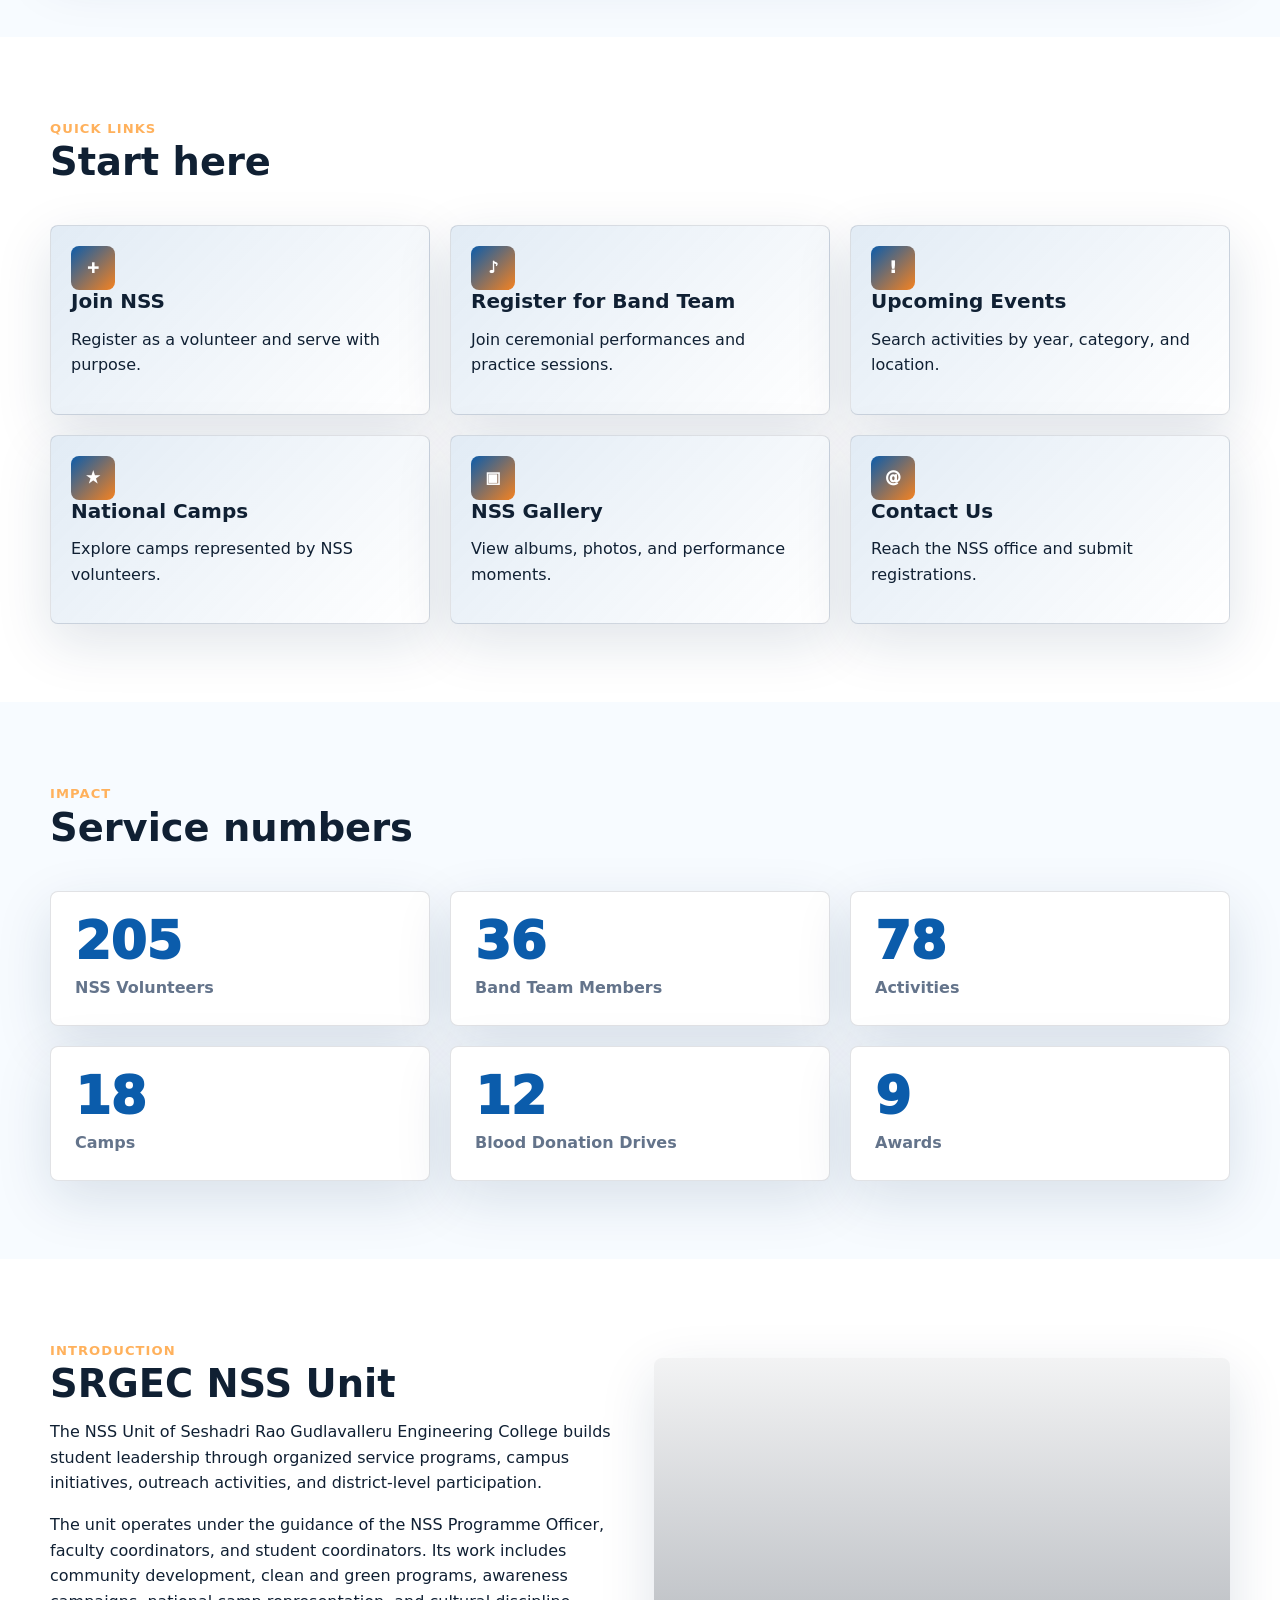
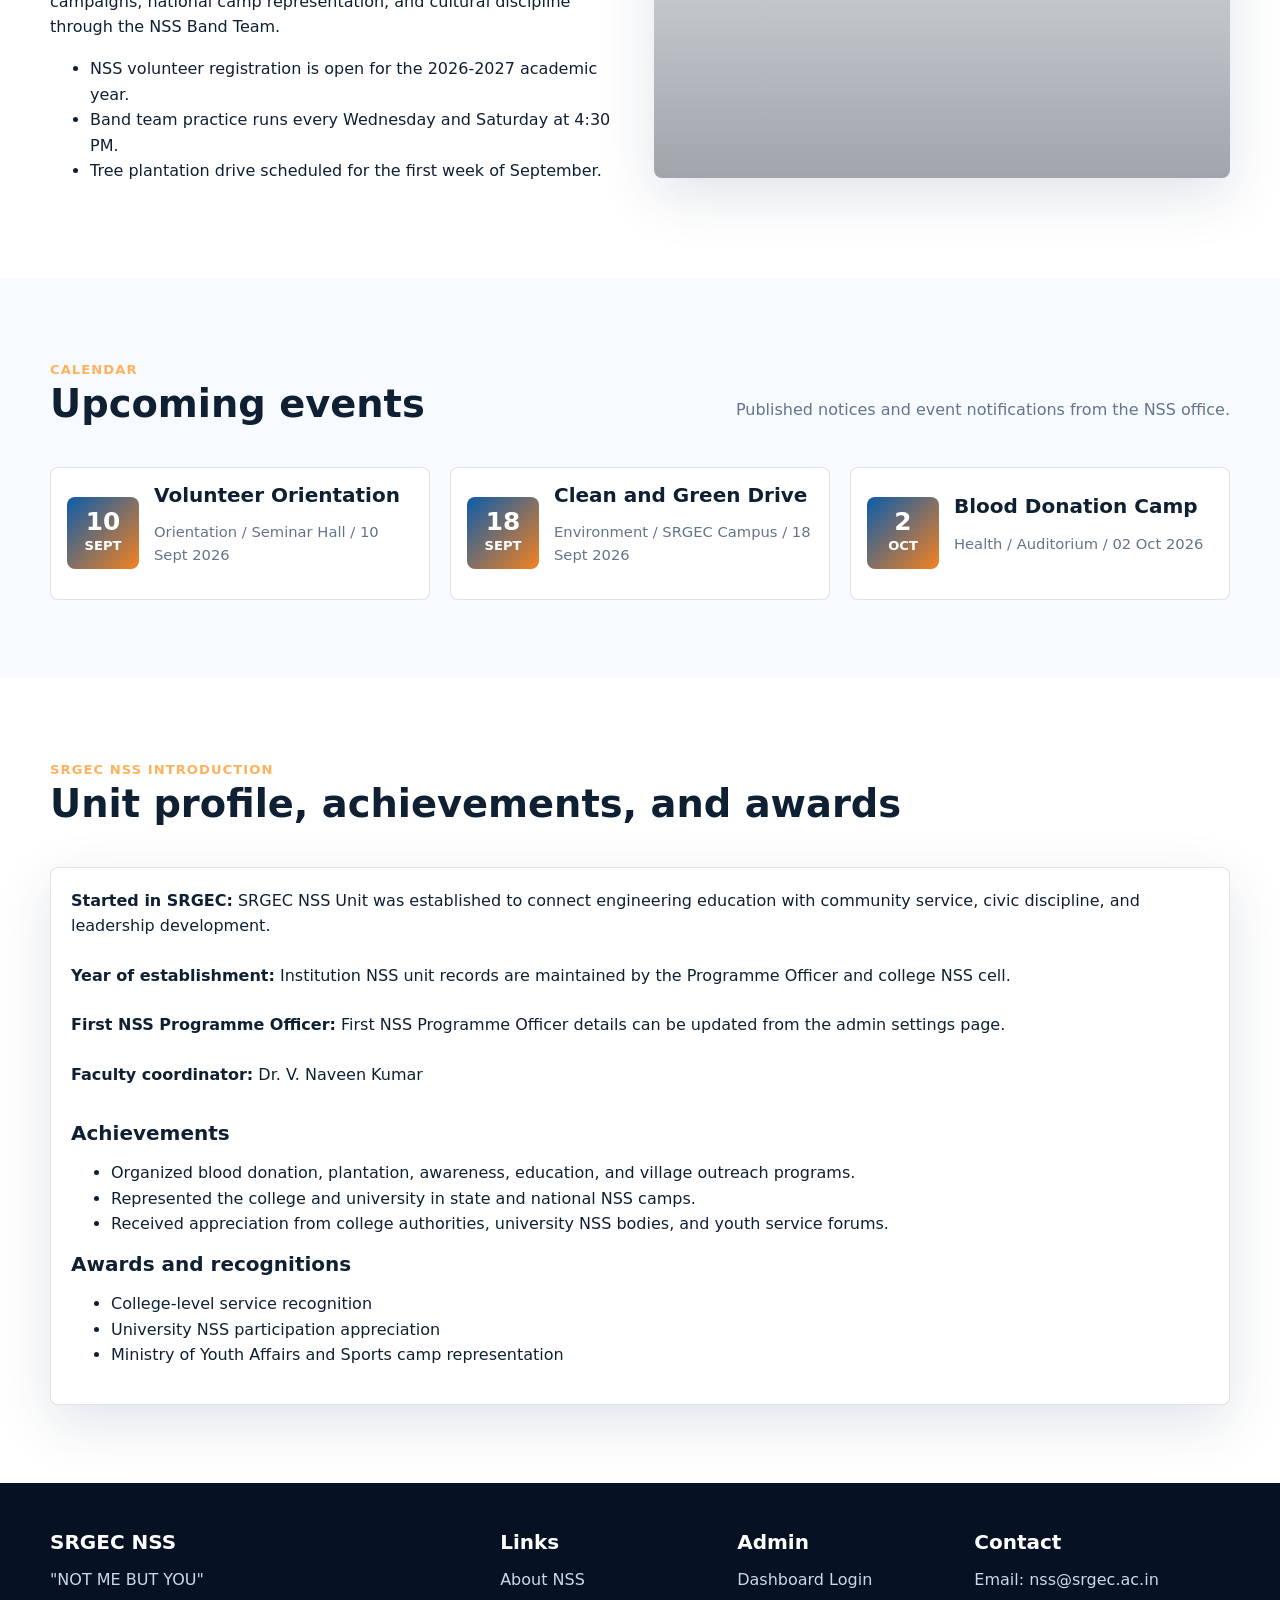
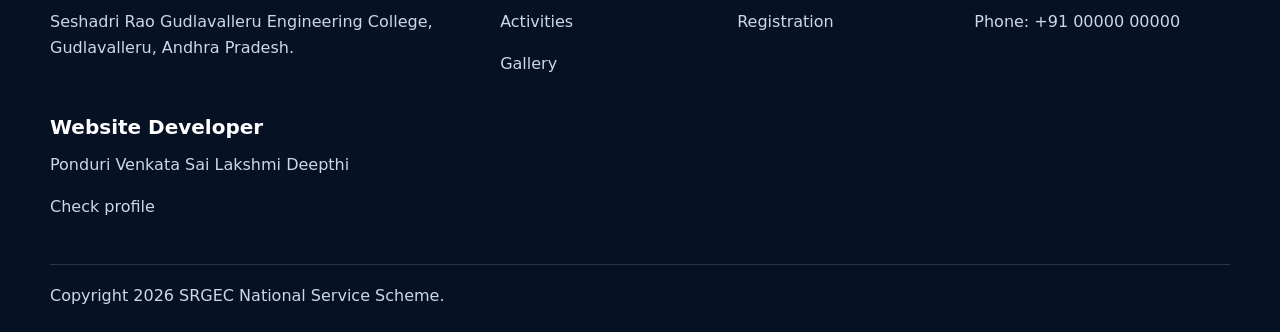
==== commit ed3699a3: "Add website developer information to index.html" ====
--- a/index.html
+++ b/index.html
@@ -113,6 +113,7 @@
       <div><h3>Links</h3><p><a href="about.html">About NSS</a></p><p><a href="activities.html">Activities</a></p><p><a href="gallery.html">Gallery</a></p></div>
       <div><h3>Admin</h3><p><a href="admin/login.html">Dashboard Login</a></p><p><a href="contact.html#join">Registration</a></p></div>
       <div><h3>Contact</h3><p>Email: nss@srgec.ac.in</p><p>Phone: +91 00000 00000</p></div>
+      <div><h3>Website Developer</h3><p>Ponduri Venkata Sai Lakshmi Deepthi</p><p><a href="https://my-portfolio-git-main-pvsldeepthi.vercel.app/">Check profile</a></p></div>
     </div>
     <div class="footer-bottom">Copyright <span data-year>2026</span> SRGEC National Service Scheme.</div>
   </footer>
